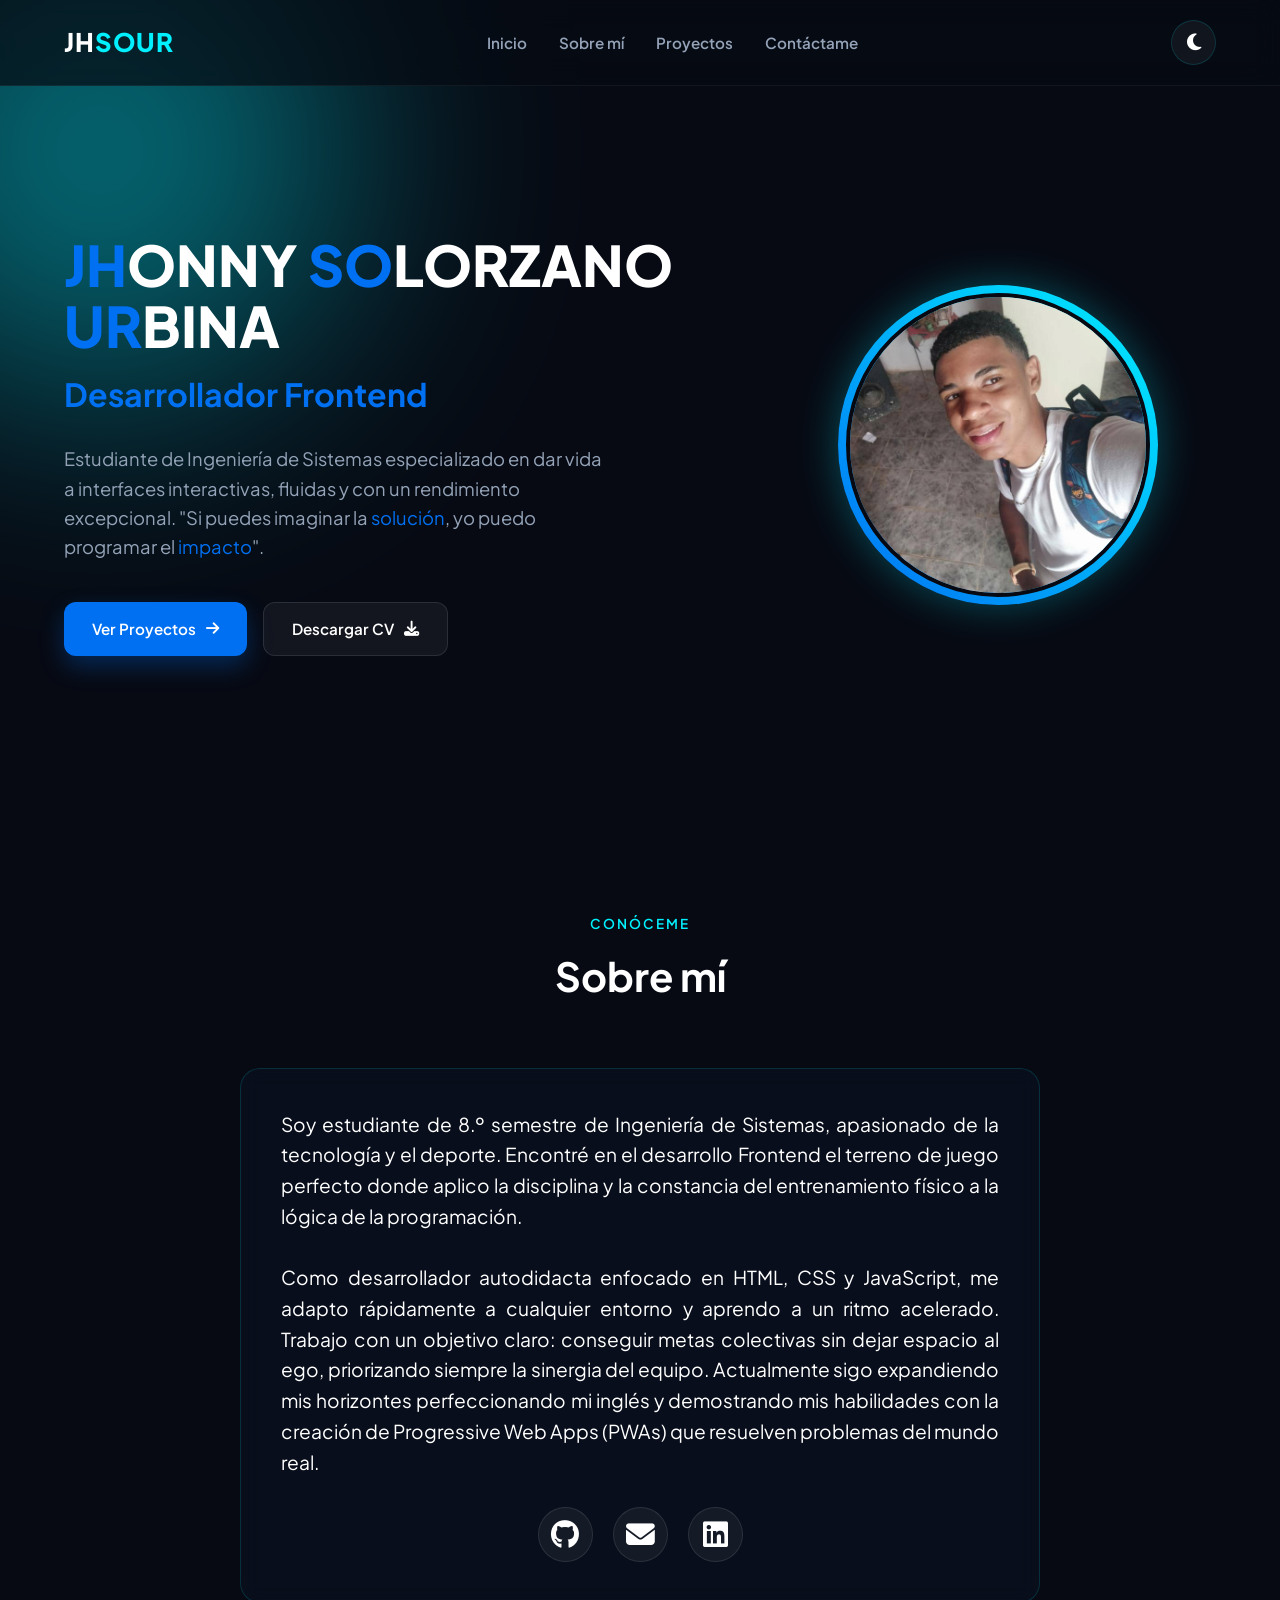
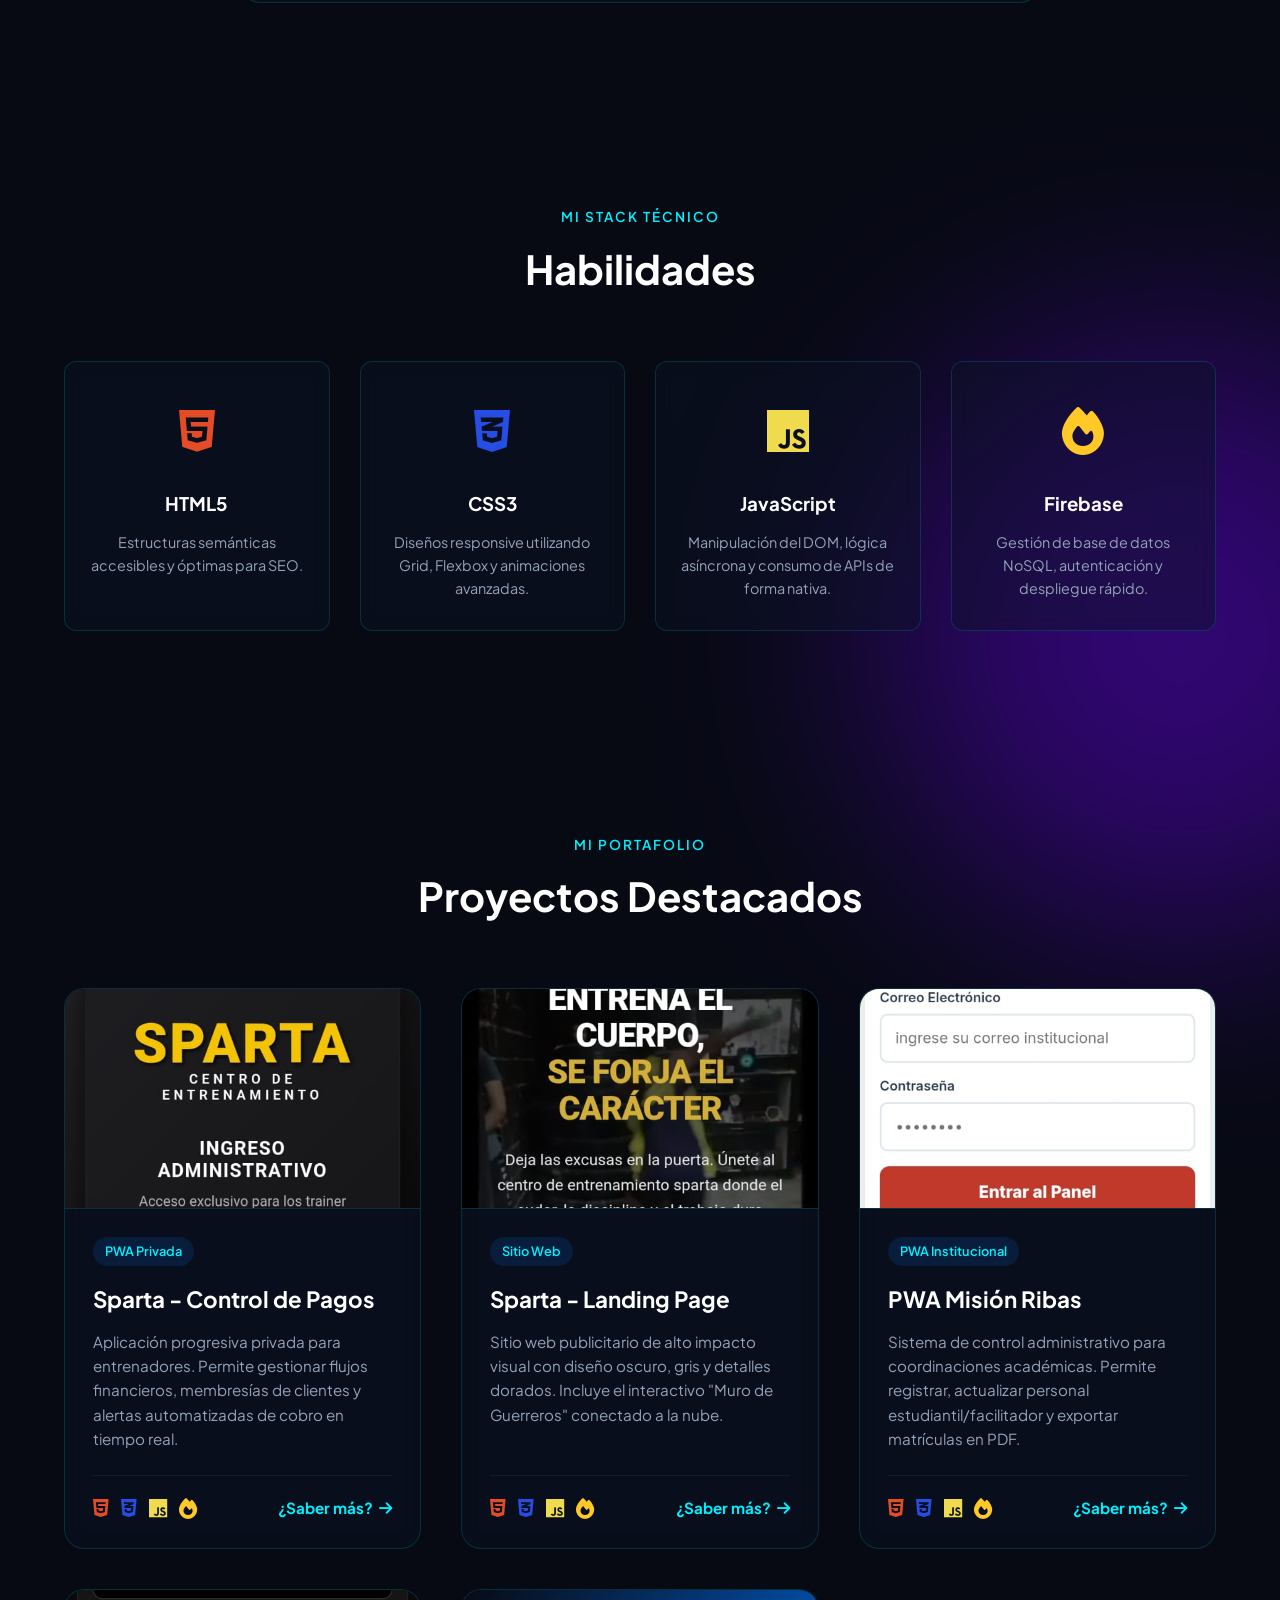
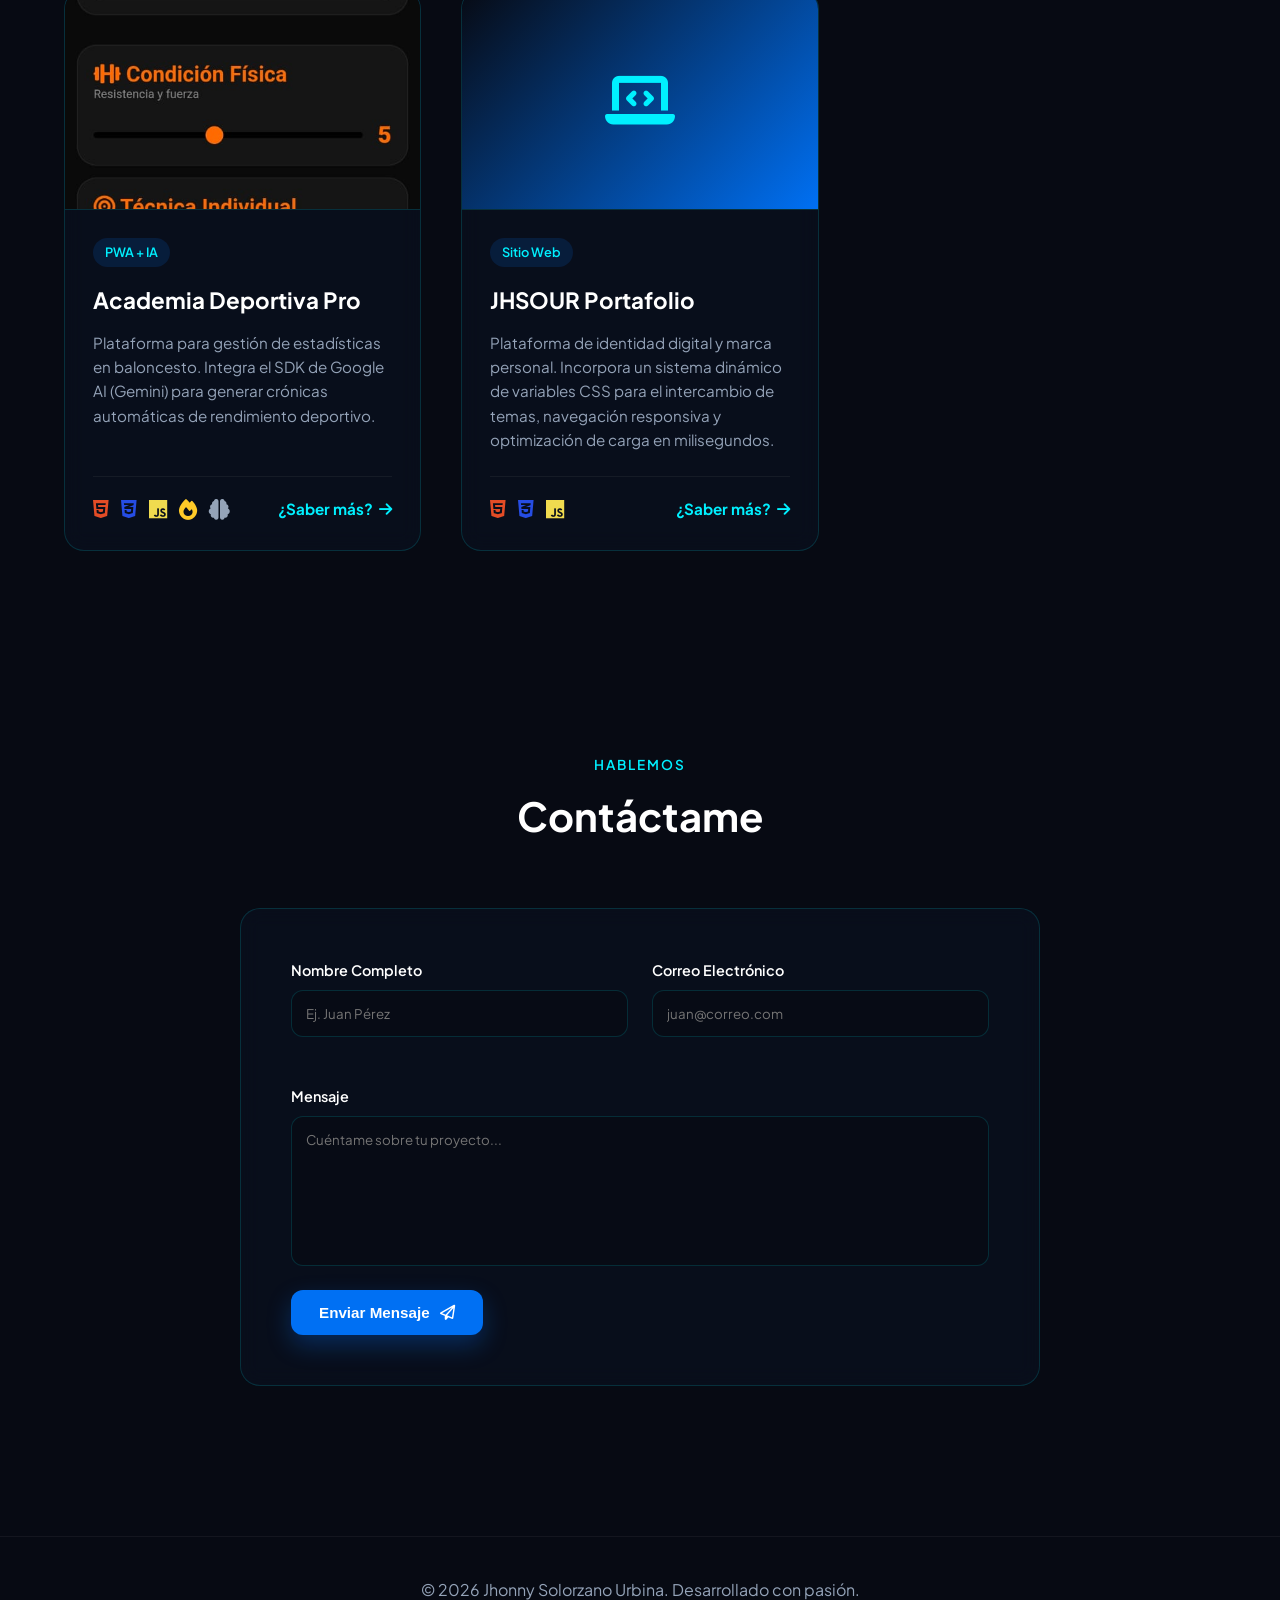
==== index.html @ b9dbc610 "efecto de la lupa para ver la imagen de los proyectos" ====
<!DOCTYPE html>
<html lang="es">
<head>
    <meta charset="UTF-8">
    <meta name="viewport" content="width=device-width, initial-scale=1.0">
    <title>Portafolio | Jhonny Solorzano</title>
    <link rel="stylesheet" href="style.css">
    <!-- Iconos y Fuentes -->
    <link rel="stylesheet" href="https://cdnjs.cloudflare.com/ajax/libs/font-awesome/6.4.0/css/all.min.css">
    <link href="https://fonts.googleapis.com/css2?family=Plus+Jakarta+Sans:wght@300;400;600;800&display=swap" rel="stylesheet">
</head>
<body>

    <!-- Fondos de Orbe Brillantes (Efecto Llamativo de Fondo) -->
    <div class="glow-bg">
        <div class="orbe orbe-1"></div>
        <div class="orbe orbe-2"></div>
    </div>

    <header>
        <div class="container">
            <nav class="navbar">
                <div class="logo">JH<span>SOUR</span></div>
                <ul class="nav-links">
                    <li><a href="#inicio">Inicio</a></li>
                    <li><a href="#sobre-mi">Sobre mí</a></li>
                    <li><a href="#proyectos">Proyectos</a></li>
                    <li><a href="#contactame">Contáctame</a></li>
                </ul>
                <!-- Botón de Modo Claro / Oscuro -->
                <button id="theme-toggle" class="theme-btn" aria-label="Cambiar tema">
                    <i class="fa-solid fa-moon"></i>
                </button>
            </nav>
        </div>
    </header>

    <!-- Sección Hero -->
    <section id="inicio" class="hero-section">
        <div class="container hero-grid">
            <div class="hero-info">                
                <h1><span class="active-h2">JH</span>ONNY <span class="active-h2">SO</span>LORZANO <span class="active-h2">UR</span>BINA</h1>
                <h2>Desarrollador Frontend</h2>
                <p>Estudiante de Ingeniería de Sistemas especializado en dar vida a interfaces interactivas, fluidas y con un rendimiento excepcional. "Si puedes imaginar la <span class="active-h2">solución</span>, yo puedo programar el <span class="active-h2">impacto</span>".</p>
                <div class="hero-actions">
                    <a href="#proyectos" class="btn btn-primary">Ver Proyectos <i class="fa-solid fa-arrow-right"></i></a>
                    <a href="CURRICULUM (JHONNY).pdf" class="btn btn-secondary" download>Descargar CV <i class="fa-solid fa-download"></i></a>
                </div>
            </div>
            <div class="hero-avatar">
                <div class="avatar-glow">
                    <!-- Asegúrate de cambiar "tu_foto.png" por la imagen de tu cara que enviaste -->
                    <img src="img/WhatsApp Image 2026-07-16 at 10.43.59.jpeg" alt="Jhonny Solorzano Urbina">
                </div>
            </div>
        </div>
    </section>

    <!-- Sección Sobre Mí -->
    <section id="sobre-mi" class="about-section">
        <div class="container">
            <div class="section-title">
                <span>Conóceme</span>
                <h2>Sobre mí</h2>
            </div>
            <div class="about-card">
                <p>Soy estudiante de 8.º semestre de Ingeniería de Sistemas, apasionado de la tecnología y el deporte. Encontré en el desarrollo Frontend el terreno de juego perfecto donde aplico la disciplina y la constancia del entrenamiento físico a la lógica de la programación. 
                <br><br>Como desarrollador autodidacta enfocado en HTML, CSS y JavaScript, me adapto rápidamente a cualquier entorno y aprendo a un ritmo acelerado. Trabajo con un objetivo claro: conseguir metas colectivas sin dejar espacio al ego, priorizando siempre la sinergia del equipo. Actualmente sigo expandiendo mis horizontes perfeccionando mi inglés y demostrando mis habilidades con la creación de Progressive Web Apps (PWAs) que resuelven problemas del mundo real.</p>
                
                <div class="social-links">
                    <a href="https://github.com/jhonny39activo" target="_blank" class="social-icon"><i class="fab fa-github"></i></a>
                    <a href="mailto:solorzano200339@gmail.com" class="social-icon" title="Enviar un correo">
    <i class="fa-solid fa-envelope"></i>
</a>
                    <a href="URL_LINKEDIN" target="_blank" class="social-icon"><i class="fab fa-linkedin"></i></a>
                </div>
            </div>
        </div>
    </section>

    <!-- Sección Habilidades (Skills) -->
    <section id="skills" class="skills-section">
        <div class="container">
            <div class="section-title">
                <span>Mi Stack Técnico</span>
                <h2>Habilidades</h2>
            </div>
            <div class="skills-grid">
                <div class="skill-card">
                    <div class="skill-icon html"><i class="fab fa-html5"></i></div>
                    <h3>HTML5</h3>
                    <p>Estructuras semánticas accesibles y óptimas para SEO.</p>
                </div>
                <div class="skill-card">
                    <div class="skill-icon css"><i class="fab fa-css3-alt"></i></div>
                    <h3>CSS3</h3>
                    <p>Diseños responsive utilizando Grid, Flexbox y animaciones avanzadas.</p>
                </div>
                <div class="skill-card">
                    <div class="skill-icon js"><i class="fab fa-js"></i></div>
                    <h3>JavaScript</h3>
                    <p>Manipulación del DOM, lógica asíncrona y consumo de APIs de forma nativa.</p>
                </div>
                <div class="skill-card">
                    <div class="skill-icon firebase"><i class="fas fa-fire"></i></div>
                    <h3>Firebase</h3>
                    <p>Gestión de base de datos NoSQL, autenticación y despliegue rápido.</p>
                </div>
            </div>
        </div>
    </section>

    <!-- Sección Proyectos -->
<!-- Sección Proyectos -->
    <section id="proyectos" class="projects-section">
        <div class="container">
            <div class="section-title">
                <span>Mi Portafolio</span>
                <h2>Proyectos Destacados</h2>
            </div>
            <div class="projects-grid">
                
                <!-- Proyecto 1: Sparta Control -->
                <div class="project-card">
                    <div class="project-img">
                        <img src="img/WhatsApp Image 2026-07-16 at 10.32.34.jpeg" alt="Sparta Control Administrativo">
                    </div>
                    <div class="project-body">
                        <span class="project-tag">PWA Privada</span>
                        <h3>Sparta - Control de Pagos</h3>
                        <p>Aplicación progresiva privada para entrenadores. Permite gestionar flujos financieros, membresías de clientes y alertas automatizadas de cobro en tiempo real.</p>
                        
                        <div class="project-footer">
                            <div class="project-tech">
                                <i class="fab fa-html5" title="HTML5"></i>
                                <i class="fab fa-css3-alt" title="CSS3"></i>
                                <i class="fab fa-js" title="JavaScript"></i>
                                <i class="fas fa-fire" title="Firebase"></i>
                            </div>
                            <a href="proyectos.html#sparta-control" class="btn-more">¿Saber más? <i class="fa-solid fa-arrow-right"></i></a>
                        </div>
                    </div>
                </div>

                <!-- Proyecto 2: Sparta Landing -->
                <div class="project-card">
                    <div class="project-img">
                        <img src="img/WhatsApp Image 2026-07-16 at 10.38.25.jpeg" alt="Sparta Landing Page">
                    </div>
                    <div class="project-body">
                        <span class="project-tag">Sitio Web</span>
                        <h3>Sparta - Landing Page</h3>
                        <p>Sitio web publicitario de alto impacto visual con diseño oscuro, gris y detalles dorados. Incluye el interactivo "Muro de Guerreros" conectado a la nube.</p>
                        
                        <div class="project-footer">
                            <div class="project-tech">
                                <i class="fab fa-html5" title="HTML5"></i>
                                <i class="fab fa-css3-alt" title="CSS3"></i>
                                <i class="fab fa-js" title="JavaScript"></i>
                                <i class="fas fa-fire" title="Firebase"></i>
                            </div>
                            <a href="proyectos.html#sparta-landing" class="btn-more">¿Saber más? <i class="fa-solid fa-arrow-right"></i></a>
                        </div>
                    </div>
                </div>

                <!-- Proyecto 3: Misión Ribas -->
                <div class="project-card">
                    <div class="project-img">
                        <img src="img/WhatsApp Image 2026-07-16 at 10.40.34.jpeg" alt="PWA Misión Ribas">
                    </div>
                    <div class="project-body">
                        <span class="project-tag">PWA Institucional</span>
                        <h3>PWA Misión Ribas</h3>
                        <p>Sistema de control administrativo para coordinaciones académicas. Permite registrar, actualizar personal estudiantil/facilitador y exportar matrículas en PDF.</p>
                        
                        <div class="project-footer">
                            <div class="project-tech">
                                <i class="fab fa-html5" title="HTML5"></i>
                                <i class="fab fa-css3-alt" title="CSS3"></i>
                                <i class="fab fa-js" title="JavaScript"></i>
                                <i class="fas fa-fire" title="Firebase"></i>
                            </div>
                            <a href="proyectos.html#mision-ribas" class="btn-more">¿Saber más? <i class="fa-solid fa-arrow-right"></i></a>
                        </div>
                    </div>
                </div>

                <!-- Proyecto 4: Academia Deportiva Pro (¡Añadido!) -->
                <div class="project-card">
                    <div class="project-img">
                        <img src="img/WhatsApp Image 2026-07-16 at 10.40.02.jpeg" alt="PWA Academia Deportiva Pro">
                    </div>
                    <div class="project-body">
                        <span class="project-tag">PWA + IA</span>
                        <h3>Academia Deportiva Pro</h3>
                        <p>Plataforma para gestión de estadísticas en baloncesto. Integra el SDK de Google AI (Gemini) para generar crónicas automáticas de rendimiento deportivo.</p>
                        
                        <div class="project-footer">
                            <div class="project-tech">
                                <i class="fab fa-html5" title="HTML5"></i>
                                <i class="fab fa-css3-alt" title="CSS3"></i>
                                <i class="fab fa-js" title="JavaScript"></i>
                                <i class="fas fa-fire" title="Firebase"></i>
                                <i class="fa-solid fa-brain" title="Google Gemini API"></i>
                            </div>
                            <a href="proyectos.html#academia-baloncesto" class="btn-more">¿Saber más? <i class="fa-solid fa-arrow-right"></i></a>
                        </div>
                    </div>
                </div>

                <!-- Proyecto 5: Tu propio Portafolio -->
                <div class="project-card">
                    <div class="project-img">
                        <!-- Estilo temporal inline en lo que añades una captura de tu propia web -->
                        <div style="width:100%; height:100%; background: linear-gradient(135deg, #070a13 0%, #0070f3 100%); display:flex; align-items:center; justify-content:center; color:#00f0ff; font-size:3.5rem;"><i class="fa-solid fa-laptop-code"></i></div>
                    </div>
                    <div class="project-body">
                        <span class="project-tag">Sitio Web</span>
                        <h3>JHSOUR Portafolio</h3>
                        <p>Plataforma de identidad digital y marca personal. Incorpora un sistema dinámico de variables CSS para el intercambio de temas, navegación responsiva y optimización de carga en milisegundos.</p>
                        
                        <div class="project-footer">
                            <div class="project-tech">
                                <i class="fab fa-html5" title="HTML5"></i>
                                <i class="fab fa-css3-alt" title="CSS3"></i>
                                <i class="fab fa-js" title="JavaScript"></i>
                            </div>
                            <a href="proyectos.html#mi-portafolio" class="btn-more">¿Saber más? <i class="fa-solid fa-arrow-right"></i></a>
                        </div>
                    </div>
                </div>

            </div>
        </div>
    </section>

    <!-- Sección Contáctame -->
    <section id="contactame" class="contact-section">
        <div class="container">
            <div class="section-title">
                <span>Hablemos</span>
                <h2>Contáctame</h2>
            </div>
            <div class="contact-box">
                <form class="contact-form">
<div class="form-row">
    <div class="form-group">
        <label>Nombre Completo</label>
        <input type="text" name="name" placeholder="Ej. Juan Pérez" required>
    </div>
    <div class="form-group">
        <label>Correo Electrónico</label>
        <input type="email" name="email" placeholder="juan@correo.com" required>
    </div>
</div>
<div class="form-group">
    <label>Mensaje</label>
    <textarea name="message" placeholder="Cuéntame sobre tu proyecto..." required></textarea>
</div>
                    <button type="submit" class="btn btn-primary">Enviar Mensaje <i class="fa-regular fa-paper-plane"></i></button>
                </form>
            </div>
        </div>
    </section>

    <footer>
        <div class="container footer-content">
            <p>&copy; 2026 Jhonny Solorzano Urbina. Desarrollado con pasión.</p>
        </div>
    </footer>

    <script src="scrip.js"></script>

</body>
</html>
---- style.css ----
/* ==========================================================================
   VARIABLES CSS (MODO OSCURO - POR DEFECTO)
   ========================================================================== */
:root {
    /* Paleta de Colores Azul y Contraste */
    --bg-dark: #070a13;         
    --bg-card: rgba(13, 20, 38, 0.45); 
    --primary-blue: #0070f3;    
    --neon-blue: #00f0ff;       
    --purple-glow: #7000ff;     
    --text-white: #ffffff;      
    --text-gray: #94a3b8;       
    --border-color: rgba(0, 240, 255, 0.15); 
    
    --font-main: 'Plus Jakarta Sans', sans-serif;
    --transition-smooth: all 0.4s cubic-bezier(0.16, 1, 0.3, 1);
    --border-radius-lg: 20px;
    --border-radius-md: 12px;
}

/* ==========================================================================
   VARIABLES CSS (MODO CLARO)
   ========================================================================== */
.light-theme {
    --bg-dark: #f0f4f8;         /* Fondo azul hielo limpio y claro */
    --bg-card: rgba(255, 255, 255, 0.8); /* Tarjetas blancas traslúcidas */
    --primary-blue: #0056b3;    /* Azul más oscuro para mejor contraste y legibilidad */
    --neon-blue: #0070f3;       /* Azul eléctrico vibrante */
    --purple-glow: #d6c4ff;     /* Brillo violeta muy suave de fondo */
    --text-white: #0f172a;      /* Títulos en azul pizarra oscuro */
    --text-gray: #475569;       /* Descripciones en gris pizarra */
    --border-color: rgba(0, 86, 179, 0.1); /* Bordes sutiles azulados */
}

/* ... (Estilos intermedios) ... */

/* Alineación de la barra de navegación para incluir el botón */
.nav-right {
    display: flex;
    align-items: center;
    gap: 20px;
}

/* Botón de cambio de tema */
.theme-btn {
    background: rgba(255, 255, 255, 0.05);
    border: 1px solid var(--border-color);
    color: var(--text-white);
    font-size: 1.2rem;
    width: 45px;
    height: 45px;
    border-radius: 50%;
    cursor: pointer;
    display: flex;
    align-items: center;
    justify-content: center;
    transition: var(--transition-smooth);
    backdrop-filter: blur(5px);
}

.theme-btn:hover {
    color: var(--neon-blue);
    border-color: var(--neon-blue);
    transform: scale(1.1) rotate(15deg);
    box-shadow: 0 0 15px rgba(0, 240, 255, 0.2);
}

/* Ajustes específicos de modo claro para los orbes del fondo */
.light-theme .orbe-1 {
    opacity: 0.15; /* Menos opacidad para que no sature el modo claro */
    background: var(--neon-blue);
}

.light-theme .orbe-2 {
    opacity: 0.12;
    background: #8b5cf6;
}

/* Ajustar colores de iconos de redes sociales en modo claro */
.light-theme .social-icon {
    background: rgba(0, 0, 0, 0.03);
    border: 1px solid rgba(0, 0, 0, 0.05);
    color: var(--text-white);
}

.light-theme .social-icon:hover {
    color: var(--neon-blue);
    border-color: var(--neon-blue);
    background: rgba(0, 112, 243, 0.05);
}

/* Inputs de formulario en modo claro */
.light-theme .form-group input, 
.light-theme .form-group textarea {
    background: rgba(255, 255, 255, 0.9);
    border: 1px solid rgba(0, 0, 0, 0.1);
    color: var(--text-white);
}

.light-theme .nav-links a{
    color: #000;
}
.light-theme .btn-secondary {
    border: solid 1px #000;
}

/* ==========================================================================
   RESET & ESTILOS BASE
   ========================================================================== */
* {
    box-sizing: border-box;
    margin: 0;
    padding: 0;
    scroll-behavior: smooth;
}

body {
    font-family: var(--font-main);
    background-color: var(--bg-dark);
    color: var(--text-gray);
    overflow-x: hidden;
    position: relative;
    line-height: 1.6;
}

.container {
    max-width: 1200px;
    margin: 0 auto;
    padding: 0 24px;
}

a {
    text-decoration: none;
    color: inherit;
    transition: var(--transition-smooth);
}

/* ==========================================================================
   FONDO LLAMATIVO DINÁMICO (ORBES DE GLOW)
   ========================================================================== */
.glow-bg {
    position: absolute;
    width: 100%;
    height: 100%;
    top: 0;
    left: 0;
    overflow: hidden;
    z-index: -1;
    pointer-events: none;
}

.orbe {
    position: absolute;
    border-radius: 50%;
    filter: blur(120px);
    opacity: 0.4;
}

/* Luz azul cyan en la parte superior izquierda */
.orbe-1 {
    width: 500px;
    height: 500px;
    background: var(--neon-blue);
    top: -100px;
    left: -150px;
}

/* Luz púrpura/azul profunda en el área central derecha */
.orbe-2 {
    width: 600px;
    height: 600px;
    background: var(--purple-glow);
    top: 40%;
    right: -200px;
}

/* ==========================================================================
   NAVEGACIÓN (GLASSMORPHISM)
   ========================================================================== */
header {
    position: fixed;
    top: 0;
    left: 0;
    width: 100%;
    z-index: 100;
    backdrop-filter: blur(15px);
    background: rgba(7, 10, 19, 0.7);
    border-bottom: 1px solid rgba(255, 255, 255, 0.05);
}

.navbar {
    display: flex;
    justify-content: space-between;
    align-items: center;
    padding: 20px 0;
}

.logo {
    font-size: 1.6rem;
    font-weight: 800;
    color: var(--text-white);
    letter-spacing: 1px;
}

.logo span {
    color: var(--neon-blue);
}

.nav-links {
    display: flex;
    list-style: none;
    gap: 32px;
}

.nav-links a {
    font-size: 0.95rem;
    font-weight: 600;
}

.nav-links a:hover {
    color: var(--neon-blue);
    text-shadow: 0 0 10px rgba(0, 240, 255, 0.5);
}

/* ==========================================================================
   HERO SECTION
   ========================================================================== */
.hero-section {
    padding: 180px 0 100px;
    min-height: 90vh;
    display: flex;
    align-items: center;
}

.hero-grid {
    display: grid;
    grid-template-columns: 1.2fr 0.8fr;
    gap: 60px;
    align-items: center;
}


.hero-info h1 {
    font-size: 3.5rem;
    font-weight: 800;
    line-height: 1.1;
    color: var(--text-white);
    margin-bottom: 12px;
}
.active-h2 {
    color: var(--primary-blue);
}

.hero-info h2 {
    font-size: 2rem;
    color: var(--primary-blue);
    margin-bottom: 24px;
}

.hero-info p {
    font-size: 1.15rem;
    margin-bottom: 40px;
    max-width: 550px;
}

.hero-actions {
    display: flex;
    gap: 16px;
}

/* Botones con transiciones elegantes */
.btn {
    display: inline-flex;
    align-items: center;
    gap: 10px;
    padding: 14px 28px;
    border-radius: var(--border-radius-md);
    font-weight: 600;
    font-size: 0.95rem;
    cursor: pointer;
    border: none;
}

.btn-primary {
    background: var(--primary-blue);
    color: var(--text-white);
    box-shadow: 0 10px 25px rgba(0, 112, 243, 0.3);
}

.btn-primary:hover {
    background: var(--neon-blue);
    color: var(--bg-dark);
    box-shadow: 0 10px 25px rgba(0, 240, 255, 0.5);
    transform: translateY(-2px);
}

.btn-secondary {
    background: rgba(255, 255, 255, 0.05);
    color: var(--text-white);
    border: 1px solid rgba(255, 255, 255, 0.1);
}

.btn-secondary:hover {
    background: rgba(255, 255, 255, 0.1);
    transform: translateY(-2px);
}

.hero-avatar {
    display: flex;
    justify-content: center;
}

.avatar-glow {
    position: relative;
    width: 320px;
    height: 320px;
    border-radius: 50%;
    padding: 8px;
    background: linear-gradient(45deg, var(--primary-blue), var(--neon-blue));
    box-shadow: 0 0 40px rgba(0, 240, 255, 0.3);
}

.avatar-glow img {
    width: 100%;
    height: 100%;
    object-fit: cover;
    border-radius: 50%;
    border: 4px solid var(--bg-dark);
}

/* ==========================================================================
   ESTILOS GENERALES DE SECCIONES
   ========================================================================== */
.section-title {
    text-align: center;
    margin-bottom: 60px;
}

.section-title span {
    color: var(--neon-blue);
    font-weight: 600;
    letter-spacing: 2px;
    text-transform: uppercase;
    font-size: 0.85rem;
}

.section-title h2 {
    font-size: 2.5rem;
    color: var(--text-white);
    margin-top: 8px;
}

/* ==========================================================================
   SOBRE MÍ (GLASS CARD)
   ========================================================================== */
.about-section {
    padding: 100px 0;
}

.about-card {
    background: var(--bg-card);
    border: 1px solid var(--border-color);
    backdrop-filter: blur(10px);
    padding: 40px;
    border-radius: var(--border-radius-lg);
    text-align: center;
    max-width: 800px;
    margin: 0 auto;
}

.about-card p {
    font-size: 1.2rem;
    color: var(--text-white);
    margin-bottom: 30px;
    text-align: justify;
}

.social-links {
    display: flex;
    justify-content: center;
    gap: 20px;
}

.social-icon {
    font-size: 1.8rem;
    color: var(--text-white);
    background: rgba(255, 255, 255, 0.05);
    width: 55px;
    height: 55px;
    display: flex;
    align-items: center;
    justify-content: center;
    border-radius: 50%;
    border: 1px solid rgba(255, 255, 255, 0.1);
}

.social-icon:hover {
    color: var(--neon-blue);
    border-color: var(--neon-blue);
    background: rgba(0, 240, 255, 0.05);
    transform: scale(1.1);
}

/* ==========================================================================
   HABILIDADES (SKILLS)
   ========================================================================== */
.skills-section {
    padding: 100px 0;
}

.skills-grid {
    display: grid;
    grid-template-columns: repeat(auto-fit, minmax(220px, 1fr));
    gap: 30px;
}

.skill-card {
    background: var(--bg-card);
    border: 1px solid var(--border-color);
    backdrop-filter: blur(10px);
    border-radius: var(--border-radius-md);
    padding: 30px 20px;
    text-align: center;
    transition: var(--transition-smooth);
}

.skill-card:hover {
    transform: translateY(-8px);
    border-color: var(--neon-blue);
    box-shadow: 0 10px 30px rgba(0, 240, 255, 0.15);
}

.skill-icon {
    font-size: 3rem;
    margin-bottom: 20px;
}

.skill-icon.html { color: #e34c26; }
.skill-icon.css { color: #264de4; }
.skill-icon.js { color: #f0db4f; }
.skill-icon.firebase { color: #ffca28; }

.skill-card h3 {
    color: var(--text-white);
    margin-bottom: 12px;
}

.skill-card p {
    font-size: 0.9rem;
}
/* ==========================================================================
   PROYECTOS (Corregido y Optimizado)
   ========================================================================== */
.projects-section {
    padding: 100px 0;
}

.projects-grid {
    display: grid;
    grid-template-columns: repeat(auto-fit, minmax(350px, 1fr));
    gap: 40px;
}

.project-card {
    background: var(--bg-card);
    border: 1px solid var(--border-color);
    backdrop-filter: blur(10px);
    border-radius: var(--border-radius-lg);
    overflow: hidden;
    display: flex;
    flex-direction: column;

}

.project-card:hover {
    transform: translateY(-10px);
    border-color: var(--neon-blue);
    box-shadow: 0 20px 40px rgba(0, 240, 255, 0.1);
}

.project-img {
    height: 220px;
    overflow: hidden;
    position: relative;
    border-bottom: 1px solid var(--border-color);
}

.project-img img {
    width: 100%;
    height: 100%;
    object-fit: cover;
    transition: var(--transition-smooth);
}

.project-card:hover .project-img img {
    transform: scale(1.05);
}

.project-body {
    padding: 28px;
    display: flex;
    flex-direction: column;
    flex-grow: 1; /* Empuja el footer hacia abajo para que todas las tarjetas se alineen */
}

.project-tag {
    background: rgba(0, 112, 243, 0.15);
    color: var(--neon-blue);
    padding: 4px 12px;
    border-radius: 50px;
    font-size: 0.8rem;
    font-weight: 600;
    display: inline-block;
    margin-bottom: 16px;
    align-self: flex-start;
}

.project-body h3 {
    color: var(--text-white);
    font-size: 1.4rem;
    margin-bottom: 12px;
}

.project-body p {
    font-size: 0.95rem;
    margin-bottom: 24px;
    color: var(--text-gray);
}

/* --- NUEVO FOOTER ALINEADO CON EL BOTÓN "¿SABER MÁS?" --- */
.project-footer {
    display: flex;
    justify-content: space-between;
    align-items: center;
    border-top: 1px solid rgba(255, 255, 255, 0.05);
    padding-top: 20px;
    margin-top: auto; /* Hace que se quede siempre al fondo de la tarjeta */
}

.project-tech {
    display: flex;
    gap: 12px;
    flex-wrap: wrap;
    align-items: center;
}

.project-tech i {
    font-size: 1.3rem;
    color: var(--text-gray);
    transition: var(--transition-smooth);
}

/* Colores personalizados para tus iconos de tecnologías */
.project-tech i.fa-html5 { color: #e34c26; }
.project-tech i.fa-css3-alt { color: #264de4; }
.project-tech i.fa-js { color: #f0db4f; }
.project-tech i.fa-fire { color: #ffca28; }

.project-tech span {
    background: rgba(255, 255, 255, 0.05);
    border: 1px solid rgba(255, 255, 255, 0.08);
    padding: 4px 10px;
    font-size: 0.8rem;
    border-radius: 4px;
    color: var(--text-white);
}

/* Estilo interactivo para el botón */
.btn-more {
    font-size: 0.95rem;
    font-weight: 700;
    color: var(--neon-blue);
    display: inline-flex;
    align-items: center;
    gap: 6px;
    transition: var(--transition-smooth);
    text-decoration: none;
}

.btn-more:hover {
    color: var(--text-white);
    transform: translateX(5px);
    text-shadow: 0 0 8px rgba(0, 240, 255, 0.6);
}

/* Soporte para el modo claro en el separador del footer */
.light-theme .project-footer {
    border-top: 1px solid rgba(0, 0, 0, 0.08);
}

/* ==========================================================================
   CONTACTO
   ========================================================================== */
.contact-section {
    padding: 100px 0 150px;
}

.contact-box {
    background: var(--bg-card);
    border: 1px solid var(--border-color);
    backdrop-filter: blur(10px);
    padding: 50px;
    border-radius: var(--border-radius-lg);
    max-width: 800px;
    margin: 0 auto;
}

.contact-form .form-row {
    display: grid;
    grid-template-columns: 1fr 1fr;
    gap: 24px;
    margin-bottom: 24px;
}

.form-group {
    display: flex;
    flex-direction: column;
    gap: 8px;
    margin-bottom: 24px;
}

.form-group label {
    color: var(--text-white);
    font-weight: 600;
    font-size: 0.9rem;
}

.form-group input, .form-group textarea {
    background: rgba(7, 10, 19, 0.6);
    border: 1px solid var(--border-color);
    border-radius: var(--border-radius-md);
    padding: 14px;
    color: var(--text-white);
    font-family: var(--font-main);
    transition: var(--transition-smooth);
}

.form-group input:focus, .form-group textarea:focus {
    outline: none;
    border-color: var(--neon-blue);
    box-shadow: 0 0 10px rgba(0, 240, 255, 0.25);
}

.form-group textarea {
    height: 150px;
    resize: none;
}

/* ==========================================================================
   FOOTER
   ========================================================================== */
footer {
    border-top: 1px solid rgba(255, 255, 255, 0.05);
    padding: 40px 0;
    text-align: center;
}

/* ==========================================================================
   MEDIA QUERIES 
   ========================================================================== */

/* --- TABLETS Y PANTALLAS MEDIANAS (MÁXIMO 992px) --- */
@media (max-width: 992px) {
    /* Hero Section Adaptativo */
    .hero-grid {
        grid-template-columns: 1fr;
        text-align: center;
        gap: 40px;
    }
    
    .hero-avatar {
        order: -1; /* Mueve la foto arriba del texto en móviles para mejor jerarquía */
    }
    
    .avatar-glow {
        width: 260px;
        height: 260px;
    }
    
    .hero-info h1 {
        font-size: 2.8rem;
    }
    
    .hero-info h2 {
        font-size: 1.6rem;
    }
    
    .hero-info p {
        margin: 0 auto 30px;
    }
    
    .hero-actions {
        justify-content: center;
    }

    /* Ajustes de Secciones */
    .section-title h2 {
        font-size: 2.2rem;
    }
    
    /* Grid de Proyectos a 2 columnas */
    .projects-grid {
        grid-template-columns: repeat(auto-fit, minmax(300px, 1fr));
        gap: 30px;
    }
}

/* --- TELÉFONOS INTELIGENTES (MÁXIMO 768px) --- */
@media (max-width: 768px) {
    /* Barra de Navegación Móvil Básica */
    .nav-links {
        display: none; /* Oculta la lista para prevenir desbordamientos; ideal para un menú hamburguesa futuro */
    }
    
    .navbar {
        padding: 15px 0;
    }

    /* Secciones generales menos espaciadas en móvil */
    .hero-section {
        padding: 130px 0 60px;
    }
    
    .about-section,
    .skills-section,
    .projects-section,
    .contact-section {
        padding: 60px 0;
    }

    /* Tarjeta Sobre Mí */
    .about-card {
        padding: 25px 20px;
    }
    
    .about-card p {
        font-size: 1rem;
        text-align: left; /* Más legible en pantallas angostas */
    }

    /* Formulario de Contacto en una sola columna */
    .contact-box {
        padding: 30px 20px;
    }
    
    .contact-form .form-row {
        grid-template-columns: 1fr;
        gap: 0; /* El margen inferior de .form-group ya maneja la separación */
    }
}

/* --- TELÉFONOS PEQUEÑOS (MÁXIMO 480px) --- */
@media (max-width: 480px) {
    .hero-info h1 {
        font-size: 2.2rem;
    }
    
    .hero-info h2 {
        font-size: 1.3rem;
    }
    
    .avatar-glow {
        width: 220px;
        height: 220px;
    }
    
    .hero-actions {
        flex-direction: column; /* Apila los botones verticalmente si no caben de lado */
        width: 100%;
    }
    
    .btn {
        width: 100%;
        justify-content: center;
    }

    /* Grid de Proyectos y Habilidades a 1 sola columna pura */
    .projects-grid,
    .skills-grid {
        grid-template-columns: 1fr;
    }
    
    .project-card .project-img {
        height: 180px;
    }
    
    .project-body {
        padding: 20px;
    }
    
    .project-footer {
        flex-direction: column;
        align-items: flex-start;
        gap: 15px;
    }
    
    .btn-more {
        width: 100%;
        justify-content: flex-end;
    }
}
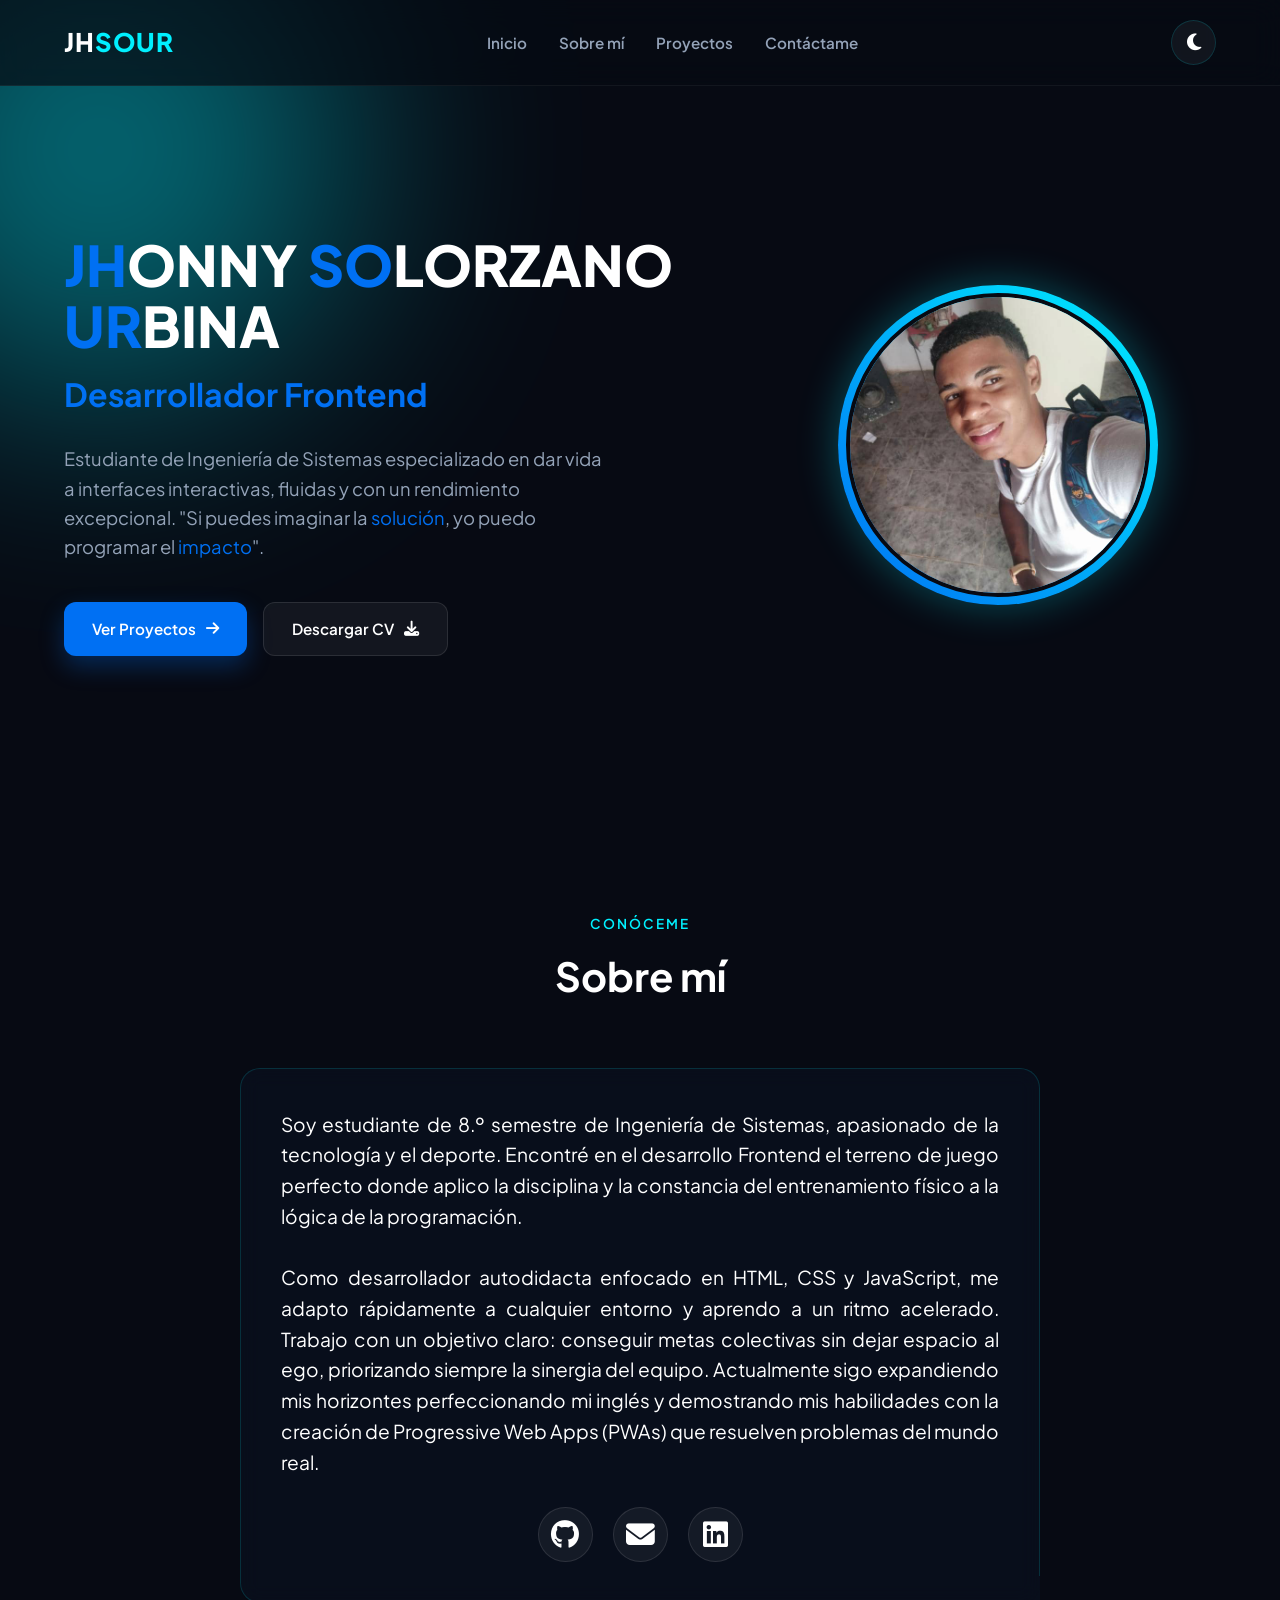
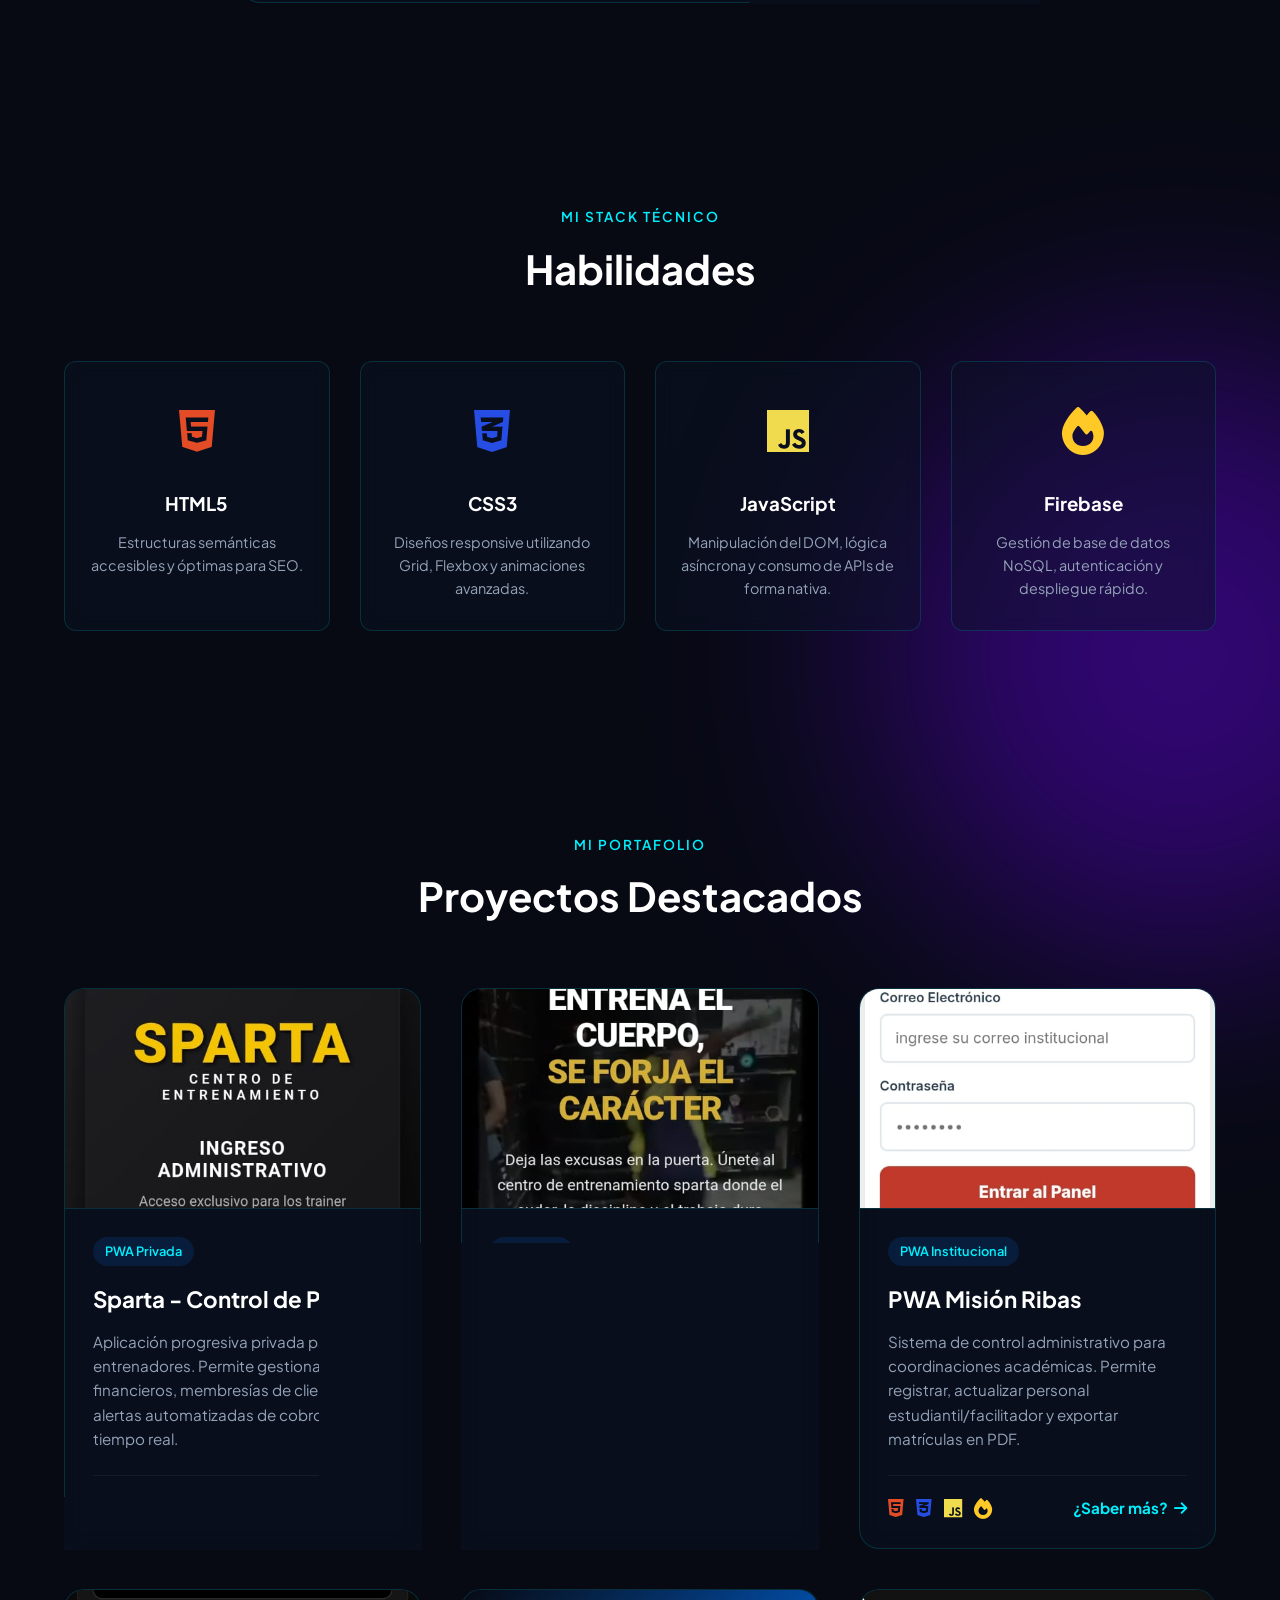
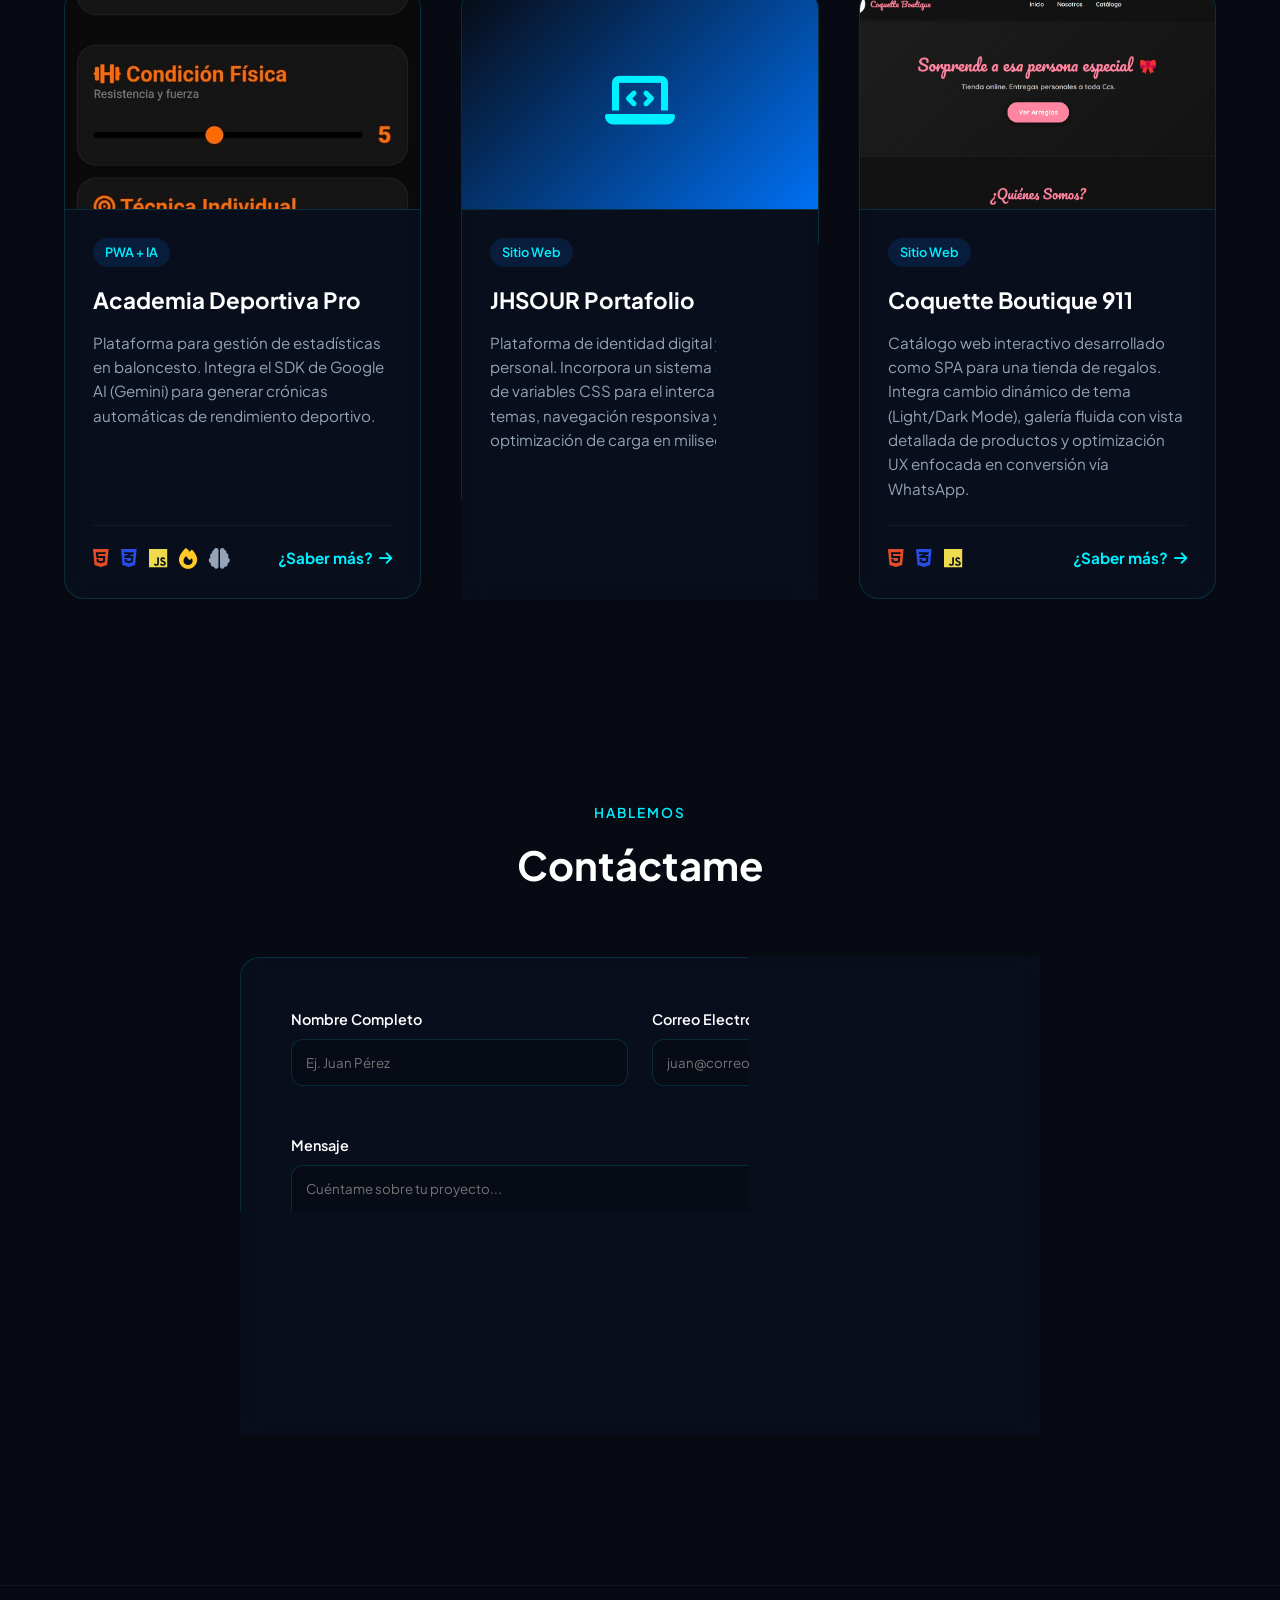
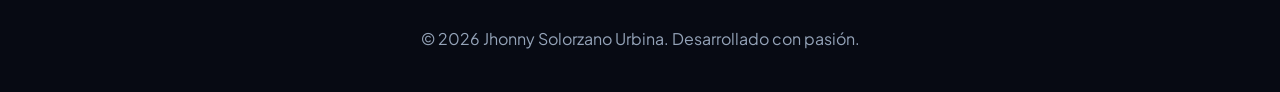
==== commit d6fadb3d: "Actualizacion de portafolio y capturas de Coquette Boutique" ====
--- a/index.html
+++ b/index.html
@@ -68,7 +68,7 @@
                 <br><br>Como desarrollador autodidacta enfocado en HTML, CSS y JavaScript, me adapto rápidamente a cualquier entorno y aprendo a un ritmo acelerado. Trabajo con un objetivo claro: conseguir metas colectivas sin dejar espacio al ego, priorizando siempre la sinergia del equipo. Actualmente sigo expandiendo mis horizontes perfeccionando mi inglés y demostrando mis habilidades con la creación de Progressive Web Apps (PWAs) que resuelven problemas del mundo real.</p>
                 
                 <div class="social-links">
-                    <a href="https://github.com/jhonny39activo" target="_blank" class="social-icon"><i class="fab fa-github"></i></a>
+                    <a href="https://github.com/jhonny39activo/jhonny39activo/blob/main/README.md" target="_blank" class="social-icon"><i class="fab fa-github"></i></a>
                     <a href="mailto:solorzano200339@gmail.com" class="social-icon" title="Enviar un correo">
     <i class="fa-solid fa-envelope"></i>
 </a>
@@ -227,6 +227,27 @@
                                 <i class="fab fa-js" title="JavaScript"></i>
                             </div>
                             <a href="proyectos.html#mi-portafolio" class="btn-more">¿Saber más? <i class="fa-solid fa-arrow-right"></i></a>
+                        </div>
+                    </div>
+                </div>
+
+                <!-- Proyecto 6: spa Coquette Boutique 911 -->
+                <div class="project-card">
+                    <div class="project-img">
+                        <img src="img/Captura de pantalla_9-10-2026_10157_coquette-boutique-911.web.app.jpeg" alt="Coquette Boutique 911"> 
+                    </div>
+                    <div class="project-body">
+                        <span class="project-tag">Sitio Web</span>
+                        <h3>Coquette Boutique 911</h3>
+                        <p>Catálogo web interactivo desarrollado como SPA para una tienda de regalos. Integra cambio dinámico de tema (Light/Dark Mode), galería fluida con vista detallada de productos y optimización UX enfocada en conversión vía WhatsApp.</p>
+                        
+                        <div class="project-footer">
+                            <div class="project-tech">
+                                <i class="fab fa-html5" title="HTML5"></i>
+                                <i class="fab fa-css3-alt" title="CSS3"></i>
+                                <i class="fab fa-js" title="JavaScript"></i>
+                            </div>
+                            <a href="proyectos.html#coquette-boutique-911" class="btn-more">¿Saber más? <i class="fa-solid fa-arrow-right"></i></a>
                         </div>
                     </div>
                 </div>
